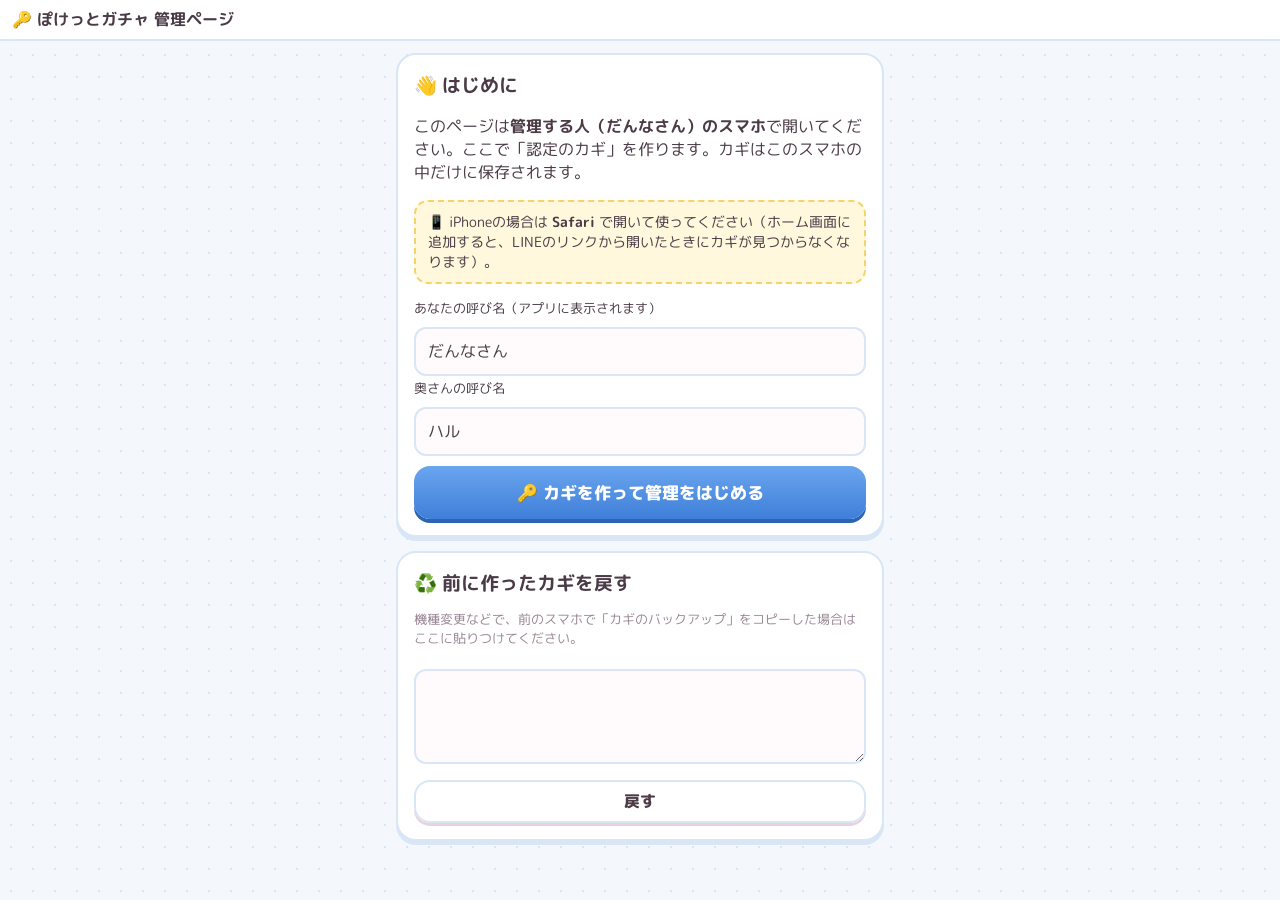
==== admin.html @ a30d959a "Redesign around approved resisting and real-world prize tickets - Single currency: gacha tickets (da" ====
<!doctype html>
<html lang="ja">
<head>
  <meta charset="utf-8">
  <meta name="viewport" content="width=device-width, initial-scale=1, maximum-scale=1, viewport-fit=cover">
  <meta name="theme-color" content="#3f7fd9">
  <meta name="robots" content="noindex">
  <link rel="icon" href="icons/icon.svg" type="image/svg+xml">
  <link rel="preconnect" href="https://fonts.googleapis.com">
  <link rel="preconnect" href="https://fonts.gstatic.com" crossorigin>
  <link href="https://fonts.googleapis.com/css2?family=M+PLUS+Rounded+1c:wght@500;800&display=swap" rel="stylesheet">
  <link rel="stylesheet" href="css/style.css">
  <style>
    :root { --pink: #3f7fd9; --pink-d: #2c64b3; --line: #d9e6f6; --bg: #f4f8fd; }
    body { background-image: radial-gradient(#d6e5f7 1.5px, transparent 1.5px); }
    .topbar h1 { font-size: 1rem; margin: 0; flex: 1; }
    .btn.primary { background: linear-gradient(180deg, #6aa5ee, #3f7fd9); box-shadow: 0 4px 0 #2c64b3; }
    .btn.danger-fill { background: #fff; color: #e0405f; }
    main { padding-bottom: 40px; }
    .req-card { text-align: center; }
    .req-amt { font-size: 2.4rem; font-weight: 800; color: var(--pink-d); }
    .stepper { display: flex; align-items: center; justify-content: center; gap: 14px; margin: 10px 0; }
    .stepper button { width: 44px; height: 44px; border-radius: 50%; font-size: 1.4rem; }
    .stepper b { font-size: 1.8rem; min-width: 70px; }
    .stats { display: grid; grid-template-columns: 1fr 1fr; gap: 8px; }
    .stats div { background: #f4f8fd; border-radius: 14px; padding: 10px; display: flex; flex-direction: column; }
    .stats small { color: var(--muted); }
    .stats b { font-size: 1.2rem; }
    .log { list-style: none; padding: 0; margin: 0; font-size: .88rem; }
    .log li { display: flex; justify-content: space-between; gap: 8px; padding: 8px 0; border-bottom: 1px dashed var(--line); }
    .warn { background: #fff8dc; border: 2px dashed #f5d36b; border-radius: 14px; padding: 10px 12px; font-size: .85rem; margin-bottom: 12px; }
  </style>
  <title>ぽけっとガチャ 管理</title>
</head>
<body>
  <header class="topbar">
    <h1>🔑 ぽけっとガチャ 管理ページ</h1>
  </header>
  <main id="main"></main>
  <div id="toasts"></div>
  <div id="modal" class="overlay hidden"><div class="sheet" id="modalBody"></div></div>
  <script src="js/data.js"></script>
  <script src="js/link.js"></script>
  <script src="js/admin.js"></script>
</body>
</html>
---- css/style.css ----
:root {
  --bg: #fff5fa;
  --ink: #4a3b47;
  --muted: #9a8796;
  --card: #ffffff;
  --line: #f6dbe7;
  --pink: #ff6fa5;
  --pink-d: #f0508c;
  --gold: #f5b301;
  --machine: #ff8fb8;
  --r-N: #8fa3b8;
  --r-R: #4aa3f0;
  --r-SR: #f5b301;
  --r-SE: #c86bfa;
  --safe-b: env(safe-area-inset-bottom, 0px);
  --safe-t: env(safe-area-inset-top, 0px);
  color-scheme: light;
}

* { box-sizing: border-box; -webkit-tap-highlight-color: transparent; }
html, body { margin: 0; }
/* 連打してもダブルタップ拡大が起きないように */
*, *::before, *::after { touch-action: manipulation; }
body {
  font-family: 'M PLUS Rounded 1c', 'Hiragino Maru Gothic ProN', 'Hiragino Sans', 'Noto Sans JP', sans-serif;
  color: var(--ink);
  background: var(--bg);
  background-image: radial-gradient(#ffd9e8 1.5px, transparent 1.5px);
  background-size: 22px 22px;
  min-height: 100dvh;
  overscroll-behavior-y: none;
  -webkit-user-select: none;
  user-select: none;
}
input, textarea { -webkit-user-select: text; user-select: text; }
button { font: inherit; color: inherit; cursor: pointer; }
h2, h3, h4 { margin: 0 0 8px; }
small { font-size: .78em; }
.hidden { display: none !important; }
.muted { color: var(--muted); }
.small { font-size: .82rem; }
.center { text-align: center; }

/* ---------- ヘッダー ---------- */
.topbar {
  position: sticky; top: 0; z-index: 20;
  display: flex; align-items: center; gap: 6px;
  padding: calc(8px + var(--safe-t)) 12px 8px;
  background: rgba(255, 255, 255, .92);
  backdrop-filter: blur(8px);
  border-bottom: 2px solid var(--line);
}
.lv {
  border: 0; background: none; padding: 0; text-align: left;
  display: flex; flex-direction: column; gap: 3px; min-width: 0; flex: 1;
}
.lv-row { display: flex; align-items: baseline; gap: 4px; white-space: nowrap; overflow: hidden; }
.lv-row b { color: var(--pink-d); font-size: .95rem; }
.lv-title { font-size: .68rem; color: var(--muted); overflow: hidden; text-overflow: ellipsis; }
.xpbar { display: block; height: 5px; border-radius: 3px; background: #f3e3ea; overflow: hidden; max-width: 110px; }
.xpbar i { display: block; height: 100%; background: linear-gradient(90deg, #ffb3cf, var(--pink)); transition: width .5s; }
.wallet { display: flex; gap: 4px; }
.pill {
  display: inline-flex; align-items: center; gap: 2px;
  background: #fff; border: 2px solid var(--line); border-radius: 999px;
  padding: 2px 8px 2px 5px; font-size: .82rem; white-space: nowrap;
}
.pill b { font-weight: 800; }
.icon-btn { border: 0; background: none; font-size: 1.3rem; padding: 4px; }

main { max-width: 520px; margin: 0 auto; padding: 12px 16px calc(90px + var(--safe-b)); }
.tab { display: none; }
.tab.active { display: block; animation: fadein .25s; }
@keyframes fadein { from { opacity: 0; transform: translateY(6px); } }

/* ---------- タブバー ---------- */
.tabbar {
  position: fixed; bottom: 0; left: 0; right: 0; z-index: 20;
  display: grid; grid-template-columns: repeat(4, 1fr);
  background: #fff; border-top: 2px solid var(--line);
  padding: 4px 4px calc(4px + var(--safe-b));
}
.tabbar button {
  position: relative; border: 0; background: none;
  display: flex; flex-direction: column; align-items: center;
  font-size: .7rem; color: var(--muted); padding: 4px 0; border-radius: 12px;
}
.tabbar button span { font-size: 1.4rem; line-height: 1.2; transition: transform .2s; }
.tabbar button.active { color: var(--pink-d); font-weight: 800; background: #fff0f6; }
.tabbar button.active span { transform: scale(1.15) translateY(-1px); }
.dot { position: absolute; top: 4px; right: calc(50% - 18px); width: 10px; height: 10px; border-radius: 50%; background: #ff3b6b; border: 2px solid #fff; }

/* ---------- ボタン ---------- */
.btn {
  border: 0; border-radius: 16px; padding: 10px 16px;
  background: #fff; box-shadow: 0 3px 0 #ead2dd, 0 0 0 2px var(--line) inset;
  font-weight: 800; transition: transform .08s;
}
.btn:active:not(:disabled) { transform: translateY(2px); box-shadow: 0 1px 0 #ead2dd, 0 0 0 2px var(--line) inset; }
.btn:disabled { opacity: .45; cursor: default; }
.btn.primary { background: linear-gradient(180deg, #ff8dba, var(--pink)); color: #fff; box-shadow: 0 4px 0 #d9427c; }
.btn.primary:active:not(:disabled) { box-shadow: 0 1px 0 #d9427c; }
.btn.ticket { background: linear-gradient(180deg, #ffe58a, #ffcc33); color: #6b4a00; box-shadow: 0 4px 0 #d9a400; }
.btn.danger { color: #e0405f; }
.btn.big { padding: 14px 10px; font-size: 1.05rem; }
.btn.wide { width: 100%; margin-top: 10px; }
.btn.mini { padding: 6px 10px; font-size: .8rem; border-radius: 12px; white-space: nowrap; }
.btn.nudge { animation: nudge .5s; }
@keyframes nudge { 25% { transform: translateY(-6px); } 50% { transform: translateY(0); } 75% { transform: translateY(-3px); } }
.link { border: 0; background: none; color: var(--pink-d); font-weight: 800; font-size: .85rem; }

/* ---------- カード ---------- */
.card {
  background: var(--card); border-radius: 20px; padding: 16px;
  margin-bottom: 14px; box-shadow: 0 4px 0 var(--line);
  border: 2px solid var(--line);
}
.card h3 small { font-weight: 500; }
.hero-row { display: flex; align-items: center; justify-content: space-between; gap: 12px; }
.hero-num { font-size: 2.4rem; font-weight: 800; color: var(--pink-d); line-height: 1.2; }
.hero-num small { font-size: 1rem; color: var(--muted); }
.bar { height: 10px; border-radius: 6px; background: #f6e7ee; overflow: hidden; margin: 6px 0; }
.bar.big { height: 18px; border-radius: 10px; }
.bar i { display: block; height: 100%; border-radius: inherit; background: linear-gradient(90deg, #ffc2da, var(--pink)); transition: width .6s; }
.ring {
  --p: 0; width: 76px; height: 76px; border-radius: 50%; flex-shrink: 0;
  background: conic-gradient(var(--pink) calc(var(--p) * 1%), #f6e7ee 0);
  display: grid; place-items: center;
}
.ring span { width: 58px; height: 58px; border-radius: 50%; background: #fff; display: grid; place-items: center; font-weight: 800; }

input, textarea {
  width: 100%; font: inherit; padding: 11px 12px; margin-top: 8px;
  border-radius: 12px; border: 2px solid var(--line); background: #fffafc; color: var(--ink);
  font-size: 16px;
}
input:focus, textarea:focus { outline: none; border-color: var(--pink); }

/* ---------- ガチャ画面 ---------- */
.tip {
  position: relative; background: #fff8d6; border: 2px dashed #f5d36b; border-radius: 14px;
  padding: 10px 34px 10px 12px; font-size: .82rem; margin-bottom: 10px;
}
.tip-x { position: absolute; top: 4px; right: 6px; border: 0; background: none; font-size: 1.2rem; color: var(--muted); }

.picker {
  display: flex; gap: 8px; overflow-x: auto; padding: 4px 2px 10px;
  scroll-snap-type: x mandatory; scrollbar-width: none;
  margin: 0 -16px; padding-left: 16px; padding-right: 16px;
}
.picker::-webkit-scrollbar { display: none; }
.pick {
  position: relative; flex: 0 0 auto; width: 84px; scroll-snap-align: start;
  display: flex; flex-direction: column; align-items: center; gap: 2px;
  border: 3px solid transparent; border-radius: 16px; padding: 5px 3px;
  background: #fff; box-shadow: 0 3px 0 var(--line);
}
.pick.active { border-color: var(--c); background: color-mix(in srgb, var(--c) 14%, #fff); }
.pick.locked { opacity: .55; }
.pick-icon { font-size: 1.4rem; }
.pick-name { font-size: .6rem; line-height: 1.2; text-align: center; height: 2.4em; overflow: hidden; }
.pick-prog { font-size: .7rem; font-weight: 800; color: var(--muted); }
.pick-sale {
  position: absolute; top: -6px; right: -4px; background: #ff3b6b; color: #fff;
  font-size: .58rem; font-weight: 800; padding: 1px 6px; border-radius: 8px; transform: rotate(8deg);
}

.stage { position: relative; text-align: center; padding-top: 4px; }
.machine-name { font-size: 1.05rem; margin: 4px 0 0; }
.featured {
  display: inline-block; font-size: .75rem; font-weight: 800; color: #fff;
  background: linear-gradient(90deg, #ff6b8b, #ffa94d); padding: 3px 12px; border-radius: 999px;
  animation: bob 2s infinite;
}
@keyframes bob { 50% { transform: translateY(-3px); } }
.machine-wrap { width: min(60vw, 250px, 34dvh); margin: 0 auto; touch-action: none; }
.machine-wrap svg { width: 100%; height: auto; display: block; overflow: visible; filter: drop-shadow(0 8px 0 rgba(0,0,0,.06)); }
#handleHit { cursor: grab; }
.turn-arrow { opacity: 0; transition: opacity .3s; pointer-events: none; }
.machine-wrap[data-phase="ready"] .turn-arrow { opacity: 1; animation: arrowpulse 1.1s infinite; transform-box: fill-box; transform-origin: center; }
@keyframes arrowpulse { 50% { opacity: .35; } }
#globeCaps { transform-box: view-box; transform-origin: 120px 110px; }
#globeCaps.shake { animation: jiggle .3s; }
@keyframes jiggle {
  20% { transform: translate(-2px, 3px) rotate(-2deg); }
  50% { transform: translate(3px, -2px) rotate(2deg); }
  80% { transform: translate(-1px, 1px) rotate(-1deg); }
}
.drop-cap { cursor: pointer; transform-box: fill-box; transform-origin: center; }
.drop-cap.fall { animation: fall .7s cubic-bezier(.3, 0, .4, 1), capready 1.2s .7s infinite; }
@keyframes fall {
  0% { transform: translateY(-34px); opacity: 0; }
  40% { opacity: 1; }
  65% { transform: translateY(0); }
  80% { transform: translateY(-8px); }
  100% { transform: translateY(0); }
}
@keyframes capready { 50% { transform: scale(1.12); } }
.hint { min-height: 1.5em; margin: 6px 0 4px; font-weight: 800; color: var(--pink-d); font-size: .86rem; }
.hint.flash { animation: flash .6s; }
@keyframes flash { 30% { transform: scale(1.08); } }

.machine-info { display: flex; flex-wrap: wrap; gap: 6px; justify-content: center; margin-bottom: 10px; }
.info-chip { background: #fff; border: 2px solid var(--line); border-radius: 999px; padding: 3px 10px; font-size: .78rem; }
.info-chip.hot { background: #fff0c2; border-color: #ffd34d; font-weight: 800; animation: bob 1.4s infinite; }

.pull-buttons { display: grid; grid-template-columns: 1.6fr 1fr; gap: 10px; margin-bottom: 14px; }

.lineup { background: #fff; border-radius: 16px; border: 2px solid var(--line); padding: 10px 14px; }
.lineup summary { font-weight: 800; font-size: .9rem; cursor: pointer; }
.lineup-grid { display: grid; gap: 4px; margin-top: 8px; }
.lu { display: grid; grid-template-columns: 34px 1fr auto 46px; align-items: center; gap: 6px; font-size: .85rem; }
.lu.unowned .lu-emo .emo { filter: grayscale(1) opacity(.35); }
.lu-emo { font-size: 1.4rem; text-align: center; }
.lu-p { text-align: right; color: var(--muted); font-size: .78rem; }

.badge {
  display: inline-block; font-size: .66rem; font-weight: 800; color: #fff;
  padding: 2px 8px; border-radius: 999px; background: var(--r-N);
}
.badge.r-R { background: var(--r-R); }
.badge.r-SR { background: linear-gradient(90deg, #ffcf33, #f5a300); }
.badge.r-SE { background: linear-gradient(90deg, #ff6b6b, #ffb84d, #06d6a0, #4cc9f0, #b388ff); }

.emo { display: inline-block; line-height: 1; }
.fx-gold { filter: sepia(1) saturate(5) hue-rotate(-8deg) brightness(1.05) drop-shadow(0 0 6px rgba(255, 200, 0, .8)); }
.fx-rainbow { animation: rainbow 3s linear infinite; }
@keyframes rainbow {
  from { filter: hue-rotate(0) drop-shadow(0 0 6px #b388ff); }
  to { filter: hue-rotate(360deg) drop-shadow(0 0 6px #b388ff); }
}

/* ---------- カプセル開封 ---------- */
.overlay {
  position: fixed; inset: 0; z-index: 50;
  background: rgba(74, 59, 71, .45);
  display: flex; align-items: flex-end; justify-content: center;
}
.overlay.dark { background: radial-gradient(circle at 50% 40%, #5b3d6e, #241829); align-items: center; z-index: 60; }
.open-stage { position: relative; width: 100%; height: 100%; display: flex; flex-direction: column; align-items: center; justify-content: center; padding: 20px 16px; overflow: hidden; }
.rays { position: absolute; top: 40%; left: 50%; width: 900px; height: 900px; margin: -450px 0 0 -450px; opacity: 0; pointer-events: none; }
.rays.on {
  opacity: .5; transition: opacity .5s;
  background: repeating-conic-gradient(from 0deg, rgba(255,255,255,.35) 0 10deg, transparent 10deg 20deg);
  animation: spin 14s linear infinite;
  -webkit-mask-image: radial-gradient(circle, #000 20%, transparent 60%);
  mask-image: radial-gradient(circle, #000 20%, transparent 60%);
}
.rays.on.r-SR { background: repeating-conic-gradient(from 0deg, rgba(255, 210, 60, .6) 0 10deg, transparent 10deg 20deg); opacity: .8; }
.rays.on.r-SE { background: repeating-conic-gradient(from 0deg, #ff6b6b99 0 8deg, #ffd16699 8deg 16deg, #06d6a099 16deg 24deg, #4cc9f099 24deg 32deg, #b388ff99 32deg 40deg, transparent 40deg 48deg); opacity: .9; }
@keyframes spin { to { transform: rotate(360deg); } }

.big-cap {
  --cap: #ff6b8b;
  position: relative; width: 190px; height: 190px; cursor: pointer;
  transform: scale(.2) translateY(200px); opacity: 0;
  transition: transform .5s cubic-bezier(.3, 1.6, .5, 1), opacity .3s;
}
.big-cap.enter { transform: none; opacity: 1; }
.cap-top, .cap-bottom { position: absolute; left: 0; width: 100%; height: 50%; overflow: hidden; transition: transform .5s cubic-bezier(.4, 0, .2, 1), opacity .5s; }
.cap-top { top: 0; border-radius: 95px 95px 0 0; background: var(--cap); box-shadow: inset -14px 10px 0 rgba(255,255,255,.25), inset 10px -6px 0 rgba(0,0,0,.08); }
.cap-top::after { content: ''; position: absolute; top: 18px; left: 34px; width: 46px; height: 22px; border-radius: 50%; background: rgba(255,255,255,.6); transform: rotate(-25deg); }
.cap-bottom { bottom: 0; border-radius: 0 0 95px 95px; background: rgba(255,255,255,.55); box-shadow: inset 0 -12px 0 rgba(255,255,255,.35); display: flex; justify-content: center; }
.peek { font-size: 72px; margin-top: -36px; filter: blur(9px) opacity(.55); }
.cap-band { position: absolute; top: calc(50% - 4px); left: -2px; right: -2px; height: 8px; border-radius: 4px; background: rgba(0,0,0,.12); transition: opacity .2s; }
.big-cap.wiggle2 { animation: wig .4s; }
.big-cap.wiggle3 { animation: wig .5s 2; }
@keyframes wig {
  20% { transform: rotate(-12deg) scale(1.03); }
  40% { transform: rotate(10deg) scale(1.06); }
  60% { transform: rotate(-8deg); }
  80% { transform: rotate(5deg); }
}
.big-cap.glow-gold { filter: drop-shadow(0 0 22px #ffd34d) drop-shadow(0 0 40px #ffb300); }
.big-cap.glow-rainbow { animation: rainbowglow 1s linear infinite; }
@keyframes rainbowglow {
  0% { filter: drop-shadow(0 0 26px #ff6b6b); }
  33% { filter: drop-shadow(0 0 26px #06d6a0); }
  66% { filter: drop-shadow(0 0 26px #4cc9f0); }
  100% { filter: drop-shadow(0 0 26px #b388ff); }
}
.big-cap.opened .cap-top { transform: translate(-60px, -160px) rotate(-40deg); opacity: 0; }
.big-cap.opened .cap-bottom { transform: translate(60px, 160px) rotate(30deg); opacity: 0; }
.big-cap.opened .cap-band { opacity: 0; }
.big-cap.opened { pointer-events: none; }
.open-hint { color: #fff; font-weight: 800; margin-top: 28px; animation: bob 1.2s infinite; text-shadow: 0 2px 0 rgba(0,0,0,.25); }

.result { position: absolute; inset: 0; display: flex; flex-direction: column; align-items: center; justify-content: center; padding: 20px 16px; }
.res-card {
  position: relative; width: min(100%, 330px); background: #fff; border-radius: 26px; padding: 22px 18px 16px;
  text-align: center; animation: popin .5s cubic-bezier(.3, 1.6, .5, 1);
  border: 4px solid var(--r-N);
}
.res-card.r-R { border-color: var(--r-R); }
.res-card.r-SR { border-color: var(--r-SR); box-shadow: 0 0 40px #ffd34d; }
.res-card.r-SE { border-color: transparent; background: linear-gradient(#fff, #fff) padding-box, linear-gradient(90deg, #ff6b6b, #ffd166, #06d6a0, #4cc9f0, #b388ff) border-box; box-shadow: 0 0 50px #b388ff; }
@keyframes popin { from { transform: scale(.3); opacity: 0; } }
.res-emo { font-size: 92px; margin: 10px 0 4px; animation: floaty 2.4s ease-in-out infinite; }
.res-emo.sil .emo { filter: brightness(0) opacity(.18); }
@keyframes floaty { 50% { transform: translateY(-6px) rotate(3deg); } }
.res-card h3 { font-size: 1.35rem; margin: 6px 0 4px; }
.desc { margin: 4px 0 8px; font-size: .9rem; }
.new-badge {
  position: absolute; top: -14px; right: -6px; transform: rotate(10deg);
  background: linear-gradient(90deg, #ff3b6b, #ff8a3d); color: #fff; font-weight: 800;
  padding: 4px 14px; border-radius: 999px; font-size: 1rem; box-shadow: 0 3px 0 #c22a50;
  animation: newpop .6s .3s both cubic-bezier(.3, 2, .5, 1);
}
@keyframes newpop { from { transform: rotate(10deg) scale(0); } }
.dup { font-size: .82rem; color: var(--muted); }
.pity-msg { font-size: .8rem; font-weight: 800; color: #e08a00; margin: 0; }
.res-buttons { display: flex; gap: 10px; margin-top: 18px; width: min(100%, 330px); }
.res-buttons .btn { flex: 1; padding: 13px; }

/* ---------- モーダル ---------- */
.sheet {
  width: 100%; max-width: 520px; max-height: 88dvh; overflow-y: auto;
  background: #fff; border-radius: 26px 26px 0 0;
  padding: 22px 18px calc(20px + var(--safe-b));
  animation: up .3s cubic-bezier(.3, 1.3, .5, 1);
}
@keyframes up { from { transform: translateY(100%); } }
.sheet h4 { margin: 16px 0 4px; }
.big-text { font-size: 1.3rem; font-weight: 800; color: var(--pink-d); margin: 4px 0 10px; }
.reward-line { font-weight: 800; font-size: 1.1rem; }
.lvup { font-size: 3rem; font-weight: 800; color: var(--pink-d); margin: 0; animation: popin .5s; }
.unlock-card { margin-top: 10px; padding: 12px; border-radius: 16px; text-align: center; background: color-mix(in srgb, var(--c) 18%, #fff); border: 2px solid var(--c); }
.stamps { display: grid; grid-template-columns: repeat(7, 1fr); gap: 4px; }
.stamp { display: flex; flex-direction: column; align-items: center; gap: 2px; padding: 6px 0; border-radius: 12px; background: #fff7fb; border: 2px solid var(--line); font-size: .62rem; }
.stamp span { font-size: 1.3rem; }
.stamp.done { background: #ffe9f2; }
.stamp.today { border-color: var(--pink); background: #ffe0ed; animation: bob 1.2s infinite; }
.stamps.small .stamp span { font-size: 1.1rem; }
.detail { text-align: center; }
.detail .res-emo { animation: none; }
.praise-emo { font-size: 3.4rem; animation: floaty 2s infinite; }
.praise h3 { line-height: 1.5; }
.switch { display: flex; align-items: center; gap: 10px; padding: 10px 0; font-weight: 800; }
.switch input { width: 22px; height: 22px; margin: 0; accent-color: var(--pink); }
.row2 { display: grid; grid-template-columns: 1fr 1fr; gap: 8px; }
.howto { padding-left: 0; list-style: none; font-size: .85rem; line-height: 1.6; margin: 0; }
.howto li { padding: 4px 0; border-bottom: 1px dashed var(--line); }

/* ---------- ずかん ---------- */
.zk-sec { background: #fff; border-radius: 20px; padding: 14px; margin-bottom: 14px; border: 2px solid var(--line); box-shadow: 0 4px 0 var(--line); }
.zk-sec h3 { font-size: 1rem; display: flex; justify-content: space-between; align-items: center; }
.zk-sec .bar i { background: var(--c); }
.zk-sec.locked { text-align: center; opacity: .7; }
.zk-grid { display: grid; grid-template-columns: repeat(5, 1fr); gap: 8px; margin-top: 10px; }
.zk-item {
  position: relative; aspect-ratio: 1; border-radius: 16px; font-size: 1.9rem;
  display: grid; place-items: center; background: #fff8fb;
  border: 3px solid var(--r-N);
}
.zk-item.r-R { border-color: var(--r-R); }
.zk-item.r-SR { border-color: var(--r-SR); background: #fffbea; }
.zk-item.r-SE { border-color: var(--r-SE); background: #fbf2ff; }
.zk-item.unowned { border-color: #eee; background: #f7f3f5; }
.zk-item.unowned .emo { filter: brightness(0) opacity(.15); }
.zk-item .cnt { position: absolute; bottom: -4px; right: -4px; font-size: .62rem; font-weight: 800; background: var(--pink); color: #fff; border-radius: 999px; padding: 1px 5px; }

/* ---------- がまん貯金 ---------- */
.pig { background: linear-gradient(135deg, #fff, #ffeef6); text-align: center; }
.amount-grid { display: grid; grid-template-columns: repeat(3, 1fr); gap: 8px; margin-top: 8px; }
.btn.amount { padding: 14px 4px; font-size: 1.05rem; }
.goal-head { display: flex; justify-content: space-between; font-weight: 800; color: var(--muted); font-size: .85rem; }
.goal h3 { margin-top: 6px; }
.goal-nums { margin: 4px 0 0; }
.chart { display: flex; align-items: flex-end; gap: 8px; height: 140px; padding-top: 18px; }
.chart .col { flex: 1; height: 100%; display: flex; flex-direction: column; justify-content: flex-end; align-items: center; gap: 3px; }
.chart .col i { display: block; width: 70%; min-height: 3px; border-radius: 8px 8px 3px 3px; background: linear-gradient(180deg, #ffb3cf, var(--pink)); transition: height .6s; }
.chart .val { font-size: .6rem; color: var(--muted); }
.chart small { color: var(--muted); }
.history, .done-list { list-style: none; padding: 0; margin: 0; }
.history li { display: grid; grid-template-columns: auto 1fr auto auto; gap: 8px; align-items: center; padding: 8px 0; border-bottom: 1px dashed var(--line); font-size: .85rem; }
.h-date { color: var(--muted); font-size: .75rem; }
.h-note { overflow: hidden; text-overflow: ellipsis; white-space: nowrap; }
.h-del { border: 0; background: #f6eef2; color: var(--muted); width: 26px; height: 26px; border-radius: 50%; }
.done-list li { padding: 6px 0; }

/* ---------- ミッション ---------- */
.level-card h3 { font-size: 1.2rem; margin: 2px 0; }
.lv-big { font-weight: 800; color: var(--pink); text-align: center; line-height: 1; }
.lv-big b { display: block; font-size: 2.6rem; }
.missions { list-style: none; padding: 0; margin: 0; }
.missions li { display: grid; grid-template-columns: 30px 1fr auto; gap: 8px; align-items: center; padding: 8px 0; border-bottom: 1px dashed var(--line); }
.missions li.claimed { opacity: .55; }
.m-icon { font-size: 1.4rem; }
.m-body span { font-size: .88rem; }
.m-body .bar { height: 7px; margin: 4px 0 0; }
.m-done { font-size: 1.3rem; }
.allclear { display: flex; justify-content: space-between; align-items: center; gap: 8px; margin-top: 10px; padding: 10px 12px; border-radius: 14px; background: #f7f3f5; font-size: .82rem; font-weight: 800; }
.allclear.ready { background: linear-gradient(90deg, #ffe3ef, #fff4d1, #e2f7ff); }
.ach-grid { display: grid; grid-template-columns: repeat(2, 1fr); gap: 8px; }
.ach { display: flex; flex-direction: column; gap: 2px; padding: 10px; border-radius: 14px; background: #f7f3f5; font-size: .8rem; opacity: .6; }
.ach.got { background: #fff6dc; opacity: 1; border: 2px solid #ffe08a; }
.ach-icon { font-size: 1.5rem; }
.ach small { color: var(--muted); }
.ach-rw { font-weight: 800; }

/* ---------- トースト・紙吹雪 ---------- */
#toasts { position: fixed; top: calc(64px + var(--safe-t)); left: 0; right: 0; z-index: 80; display: flex; flex-direction: column; align-items: center; gap: 6px; pointer-events: none; }
.toast {
  background: #fff; border: 2px solid var(--line); border-radius: 16px; padding: 10px 16px;
  box-shadow: 0 6px 20px rgba(0,0,0,.12); font-size: .88rem; text-align: center;
  animation: tin .35s cubic-bezier(.3, 1.5, .5, 1); max-width: 90vw;
}
.toast.gold { background: #fff8dc; border-color: #ffd34d; }
.toast.out { opacity: 0; transform: translateY(-10px); transition: .4s; }
@keyframes tin { from { transform: translateY(-20px) scale(.9); opacity: 0; } }
#confetti { position: fixed; inset: 0; pointer-events: none; z-index: 90; overflow: hidden; }
#confetti i {
  position: absolute; top: -12px; width: 8px; height: 12px; border-radius: 2px;
  animation: confetti linear forwards;
}
@keyframes confetti { to { transform: translate(var(--dx), 105vh) rotate(var(--r)); } }

@media (prefers-reduced-motion: reduce) {
  *, *::before, *::after { animation-duration: .01s !important; animation-iteration-count: 1 !important; }
}

/* ================= v2: ご褒美・がまん申請 ================= */
.pill { font-size: .85rem; padding: 3px 10px 3px 8px; }
.pull-btn { margin: 4px 0 14px; padding: 16px 10px; font-size: 1.1rem; }
.pull-btn small { font-weight: 500; opacity: .9; }
.pull-btn.empty { background: linear-gradient(180deg, #c9b8c2, #b3a1ac); box-shadow: 0 4px 0 #94838e; }

.prize-strip {
  background: linear-gradient(90deg, #fff4d1, #ffe3ef); border: 2px solid #ffd98a;
  border-radius: 16px; padding: 8px 12px; margin-bottom: 6px; text-align: center;
}
.prize-strip-title { font-weight: 800; font-size: .82rem; color: #b8730a; }
.prize-chips { display: flex; justify-content: center; flex-wrap: wrap; gap: 6px; margin-top: 4px; }
.pchip { background: #fff; border-radius: 999px; padding: 2px 10px; font-size: .8rem; font-weight: 800; }
.pchip.off { opacity: .4; text-decoration: line-through; }
.prize-strip .link { margin-top: 4px; }

.lu-head { font-weight: 800; font-size: .82rem; margin: 10px 0 0; color: var(--muted); }
.badge.prize { background: linear-gradient(90deg, #ff6b8b, #ffb347); }

.btn.line { background: #06c755; color: #fff; box-shadow: 0 4px 0 #04963f; text-align: center; text-decoration: none; display: block; font-size: 1.05rem; padding: 14px; }
a.btn { text-decoration: none; text-align: center; display: inline-block; }
.send-row { margin: 10px 0; }
.send-row .row2 { margin-top: 10px; }
.send-row .row2 .btn { width: 100%; }

.amount-grid .btn.sel { background: linear-gradient(180deg, #ff8dba, var(--pink)); color: #fff; box-shadow: 0 4px 0 #d9427c; }
.balance { display: grid; grid-template-columns: 1fr 1fr; gap: 8px; margin-top: 8px; }
.balance div { background: #fff; border-radius: 14px; padding: 8px; display: flex; flex-direction: column; }
.balance small { color: var(--muted); }
.balance b { font-size: 1.15rem; }
.balance .plus { color: #1f9d63; }
.balance .minus { color: #e0405f; }
.setup code { font-size: .72rem; word-break: break-all; background: #fbeff5; padding: 1px 6px; border-radius: 6px; }
.howto-steps { padding-left: 1.3em; font-size: .9rem; line-height: 1.7; }
.glist { list-style: none; padding: 0; margin: 0; }
.glist li { display: flex; justify-content: space-between; align-items: center; gap: 8px; padding: 10px 0; border-bottom: 1px dashed var(--line); }
.gbtns { display: flex; flex-direction: column; gap: 6px; }
.status { font-size: .75rem; font-weight: 800; padding: 3px 10px; border-radius: 999px; white-space: nowrap; background: #eee; }
.status.s-ok { background: #dff6e9; color: #1f9d63; }
.status.s-ng { background: #f3e9ee; color: var(--muted); }
.status.s-gift { background: #fff1c9; color: #b8730a; }
.msg { color: #b8730a; }
.msg-big { background: #fff8dc; border-radius: 14px; padding: 10px 12px; }
.fp { letter-spacing: .1em; font-size: 1.1rem; color: var(--pink-d); }
.note-box { background: #f3f8ff; border: 2px dashed #9cc8f0; border-radius: 14px; padding: 10px 12px; font-size: .85rem; margin-top: 12px; }

.rticket {
  position: relative; display: grid; grid-template-columns: 54px 1fr auto; align-items: center; gap: 10px;
  padding: 12px; margin-bottom: 10px; border-radius: 16px;
  background: linear-gradient(90deg, #fff4d1, #ffe9f2); border: 2px dashed #f5b301;
}
.rticket.used { background: #f5f1f3; border-color: #ddd; opacity: .75; }
.rt-emo { font-size: 2.3rem; text-align: center; }
.rt-body { display: flex; flex-direction: column; line-height: 1.4; }
.rt-body small { font-size: .74rem; }
.rt-stamp { color: #e0405f; border: 2px solid #e0405f; border-radius: 8px; padding: 2px 6px; font-size: .75rem; font-weight: 800; transform: rotate(-10deg); }
.plist { list-style: none; padding: 0; margin: 0; }
.plist li { display: grid; grid-template-columns: 40px 1fr auto; align-items: center; gap: 8px; padding: 8px 0; border-bottom: 1px dashed var(--line); }
.plist small { display: block; }
.pl-emo { font-size: 1.8rem; }
.pl-rate { font-weight: 800; color: var(--pink-d); }

.prize-card { border: 4px solid #ffcf33; box-shadow: 0 0 50px #ffd34d; }
.prize-flag { font-size: 1.6rem; font-weight: 800; color: #e0405f; animation: popin .5s; }
.ticket-big {
  display: flex; align-items: center; gap: 12px; text-align: left; margin: 14px 0 8px;
  padding: 14px; border-radius: 16px; background: linear-gradient(90deg, #fff4d1, #ffe9f2); border: 2px dashed #f5b301;
  animation: popin .6s .2s both cubic-bezier(.3, 1.6, .5, 1);
}
.tb-emo { font-size: 3.4rem; animation: floaty 2.4s ease-in-out infinite; }
.ticket-big b { display: block; font-size: 1.25rem; }
.ticket-big small { color: var(--muted); }
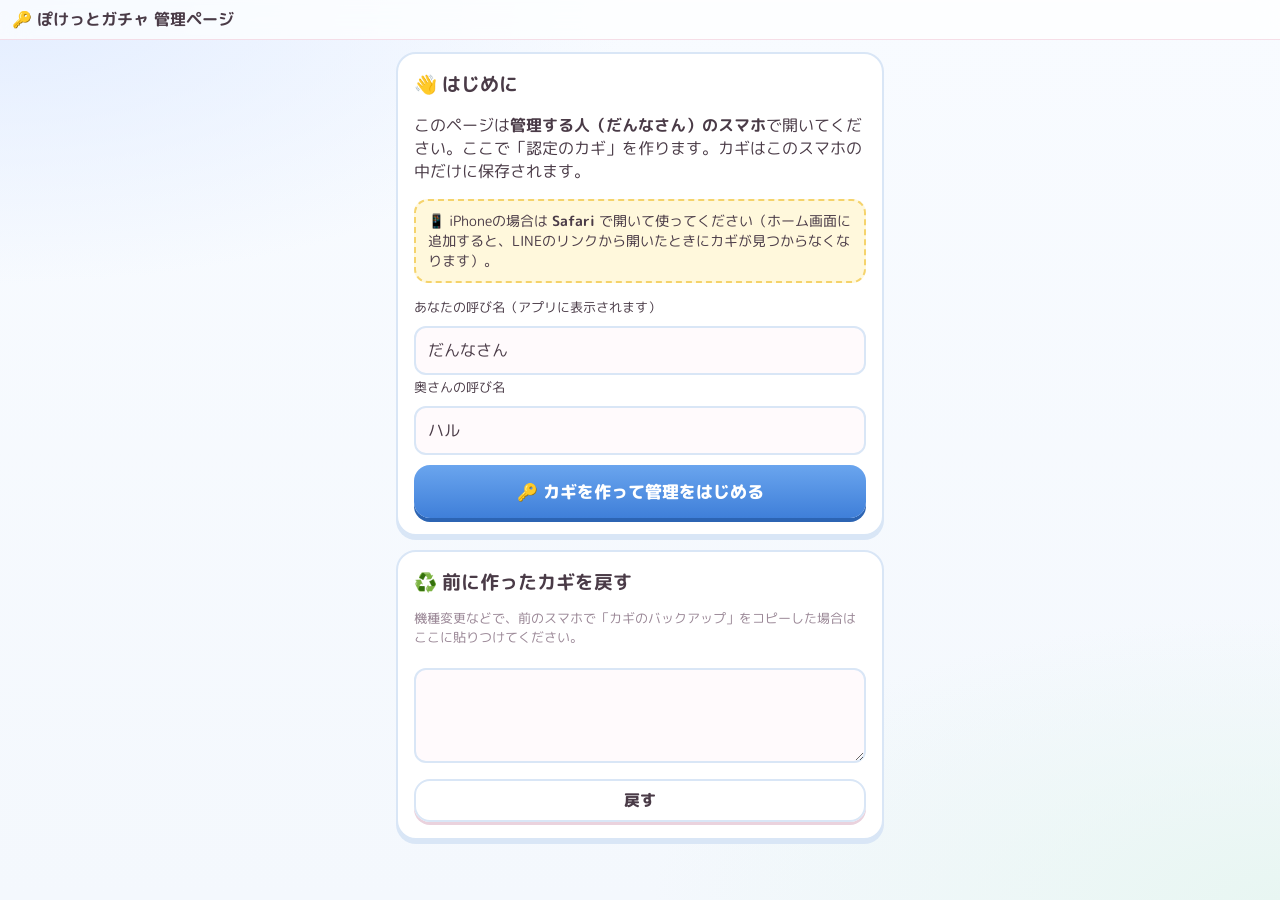
==== commit a55b8e67: "Redesign the gacha machine and background, and describe each prize - Machine: boxy capsule-toy cabin" ====
--- a/admin.html
+++ b/admin.html
@@ -12,7 +12,7 @@
   <link rel="stylesheet" href="css/style.css">
   <style>
     :root { --pink: #3f7fd9; --pink-d: #2c64b3; --line: #d9e6f6; --bg: #f4f8fd; }
-    body { background-image: radial-gradient(#d6e5f7 1.5px, transparent 1.5px); }
+    body::before { background: radial-gradient(70% 45% at 0% 0%, #e3edff 0%, rgba(227, 237, 255, 0) 70%), radial-gradient(70% 45% at 100% 100%, #e8f6f2 0%, rgba(232, 246, 242, 0) 70%), linear-gradient(180deg, #f8fbff, #f4f8fd); }
     .topbar h1 { font-size: 1rem; margin: 0; flex: 1; }
     .btn.primary { background: linear-gradient(180deg, #6aa5ee, #3f7fd9); box-shadow: 0 4px 0 #2c64b3; }
     .btn.danger-fill { background: #fff; color: #e0405f; }
@@ -40,6 +40,7 @@
   <div id="toasts"></div>
   <div id="modal" class="overlay hidden"><div class="sheet" id="modalBody"></div></div>
   <script src="js/data.js"></script>
+  <script src="js/art.js"></script>
   <script src="js/link.js"></script>
   <script src="js/admin.js"></script>
 </body>
--- a/css/style.css
+++ b/css/style.css
@@ -19,14 +19,21 @@
 
 * { box-sizing: border-box; -webkit-tap-highlight-color: transparent; }
 html, body { margin: 0; }
+/* やわらかいグラデーションの背景（スクロールしても動かない） */
+body::before {
+  content: ''; position: fixed; inset: 0; z-index: -1; pointer-events: none;
+  background:
+    radial-gradient(70% 45% at 0% 0%, #ffe3ee 0%, rgba(255, 227, 238, 0) 70%),
+    radial-gradient(60% 40% at 100% 18%, #e6eeff 0%, rgba(230, 238, 255, 0) 70%),
+    radial-gradient(80% 45% at 50% 100%, #fff0db 0%, rgba(255, 240, 219, 0) 70%),
+    linear-gradient(180deg, #fffaf7 0%, #fff6f8 100%);
+}
 /* 連打してもダブルタップ拡大が起きないように */
 *, *::before, *::after { touch-action: manipulation; }
 body {
   font-family: 'M PLUS Rounded 1c', 'Hiragino Maru Gothic ProN', 'Hiragino Sans', 'Noto Sans JP', sans-serif;
   color: var(--ink);
-  background: var(--bg);
-  background-image: radial-gradient(#ffd9e8 1.5px, transparent 1.5px);
-  background-size: 22px 22px;
+  background: #fffaf7;
   min-height: 100dvh;
   overscroll-behavior-y: none;
   -webkit-user-select: none;
@@ -46,9 +53,10 @@
   position: sticky; top: 0; z-index: 20;
   display: flex; align-items: center; gap: 6px;
   padding: calc(8px + var(--safe-t)) 12px 8px;
-  background: rgba(255, 255, 255, .92);
-  backdrop-filter: blur(8px);
-  border-bottom: 2px solid var(--line);
+  background: rgba(255, 255, 255, .72);
+  backdrop-filter: blur(14px) saturate(1.4);
+  -webkit-backdrop-filter: blur(14px) saturate(1.4);
+  border-bottom: 1px solid rgba(240, 200, 215, .6);
 }
 .lv {
   border: 0; background: none; padding: 0; text-align: left;
@@ -75,9 +83,9 @@
 
 /* ---------- タブバー ---------- */
 .tabbar {
-  position: fixed; bottom: 0; left: 0; right: 0; z-index: 20;
+  position: fixed; bottom: 0; left: 0; right: 0; z-index: 20; backdrop-filter: blur(14px); -webkit-backdrop-filter: blur(14px);
   display: grid; grid-template-columns: repeat(4, 1fr);
-  background: #fff; border-top: 2px solid var(--line);
+  background: rgba(255, 255, 255, .82); border-top: 1px solid rgba(240, 200, 215, .6);
   padding: 4px 4px calc(4px + var(--safe-b));
 }
 .tabbar button {
@@ -166,7 +174,13 @@
 }
 
 .stage { position: relative; text-align: center; padding-top: 4px; }
-.machine-name { font-size: 1.05rem; margin: 4px 0 0; }
+.stage::before {
+  content: ''; position: absolute; left: 50%; top: 40px; width: 340px; height: 340px; transform: translateX(-50%);
+  background: radial-gradient(closest-side, rgba(255, 255, 255, .95), rgba(255, 255, 255, 0));
+  pointer-events: none; z-index: -1;
+}
+.machine-wrap { position: relative; }
+.machine-name { display: none; }
 .featured {
   display: inline-block; font-size: .75rem; font-weight: 800; color: #fff;
   background: linear-gradient(90deg, #ff6b8b, #ffa94d); padding: 3px 12px; border-radius: 999px;
@@ -174,12 +188,12 @@
 }
 @keyframes bob { 50% { transform: translateY(-3px); } }
 .machine-wrap { width: min(60vw, 250px, 34dvh); margin: 0 auto; touch-action: none; }
-.machine-wrap svg { width: 100%; height: auto; display: block; overflow: visible; filter: drop-shadow(0 8px 0 rgba(0,0,0,.06)); }
+.machine-wrap > svg { width: 100%; height: auto; display: block; overflow: visible; filter: drop-shadow(0 8px 0 rgba(0,0,0,.06)); }
 #handleHit { cursor: grab; }
 .turn-arrow { opacity: 0; transition: opacity .3s; pointer-events: none; }
 .machine-wrap[data-phase="ready"] .turn-arrow { opacity: 1; animation: arrowpulse 1.1s infinite; transform-box: fill-box; transform-origin: center; }
 @keyframes arrowpulse { 50% { opacity: .35; } }
-#globeCaps { transform-box: view-box; transform-origin: 120px 110px; }
+#globeCaps { transform-box: view-box; transform-origin: 120px 160px; }
 #globeCaps.shake { animation: jiggle .3s; }
 @keyframes jiggle {
   20% { transform: translate(-2px, 3px) rotate(-2deg); }
@@ -491,3 +505,30 @@
 .tb-emo { font-size: 3.4rem; animation: floaty 2.4s ease-in-out infinite; }
 .ticket-big b { display: block; font-size: 1.25rem; }
 .ticket-big small { color: var(--muted); }
+.gaman-card h3 { text-align: center; }
+.gaman-btn { margin-top: 12px; padding: 22px 10px; font-size: 1.4rem; border-radius: 22px; }
+
+/* ================= v3: オリジナルキャラのイラスト ================= */
+.emo svg.art { width: 1.2em; height: 1.2em; display: block; overflow: visible; }
+.pick-icon .emo svg.art { width: 34px; height: 34px; margin: 0 auto; }
+.res-emo .emo svg.art { width: 150px; height: 150px; margin: 0 auto; }
+.res-emo { margin: 2px 0 0; }
+.zk-item .emo svg.art { width: 46px; height: 46px; }
+.zk-item { font-size: 1rem; }
+.zk-grid { grid-template-columns: repeat(4, 1fr); }
+.zk-no { position: absolute; top: 2px; left: 5px; font-size: .55rem; font-weight: 800; color: var(--muted); }
+.zk-desc { margin: 0 0 4px; }
+.lu-emo .emo svg.art { width: 30px; height: 30px; }
+.lu.unowned .lu-emo .emo, .zk-item.unowned .emo { filter: brightness(0) opacity(.18); }
+.peek .emo svg.art { width: 110px; height: 110px; }
+.peek { margin-top: -50px; }
+.res-no { margin: 4px 0 0; font-size: .78rem; color: var(--muted); font-weight: 800; }
+.tbadge { display: inline-block; margin-left: 3px; padding: 1px 7px; border-radius: 999px; background: var(--t); color: #fff; font-size: .66rem; }
+.res-card h3 { margin-top: 2px; }
+
+/* ガチャ選び: 横長のコンパクトなカード */
+.pick { width: auto; flex-direction: row; gap: 8px; padding: 6px 14px 6px 8px; border-radius: 999px; }
+.pick-icon .emo svg.art { width: 36px; height: 36px; }
+.pick-name { height: auto; font-size: .82rem; font-weight: 800; }
+.pick-prog { font-size: .72rem; background: rgba(0,0,0,.05); border-radius: 999px; padding: 1px 7px; }
+.picker { padding-bottom: 8px; }
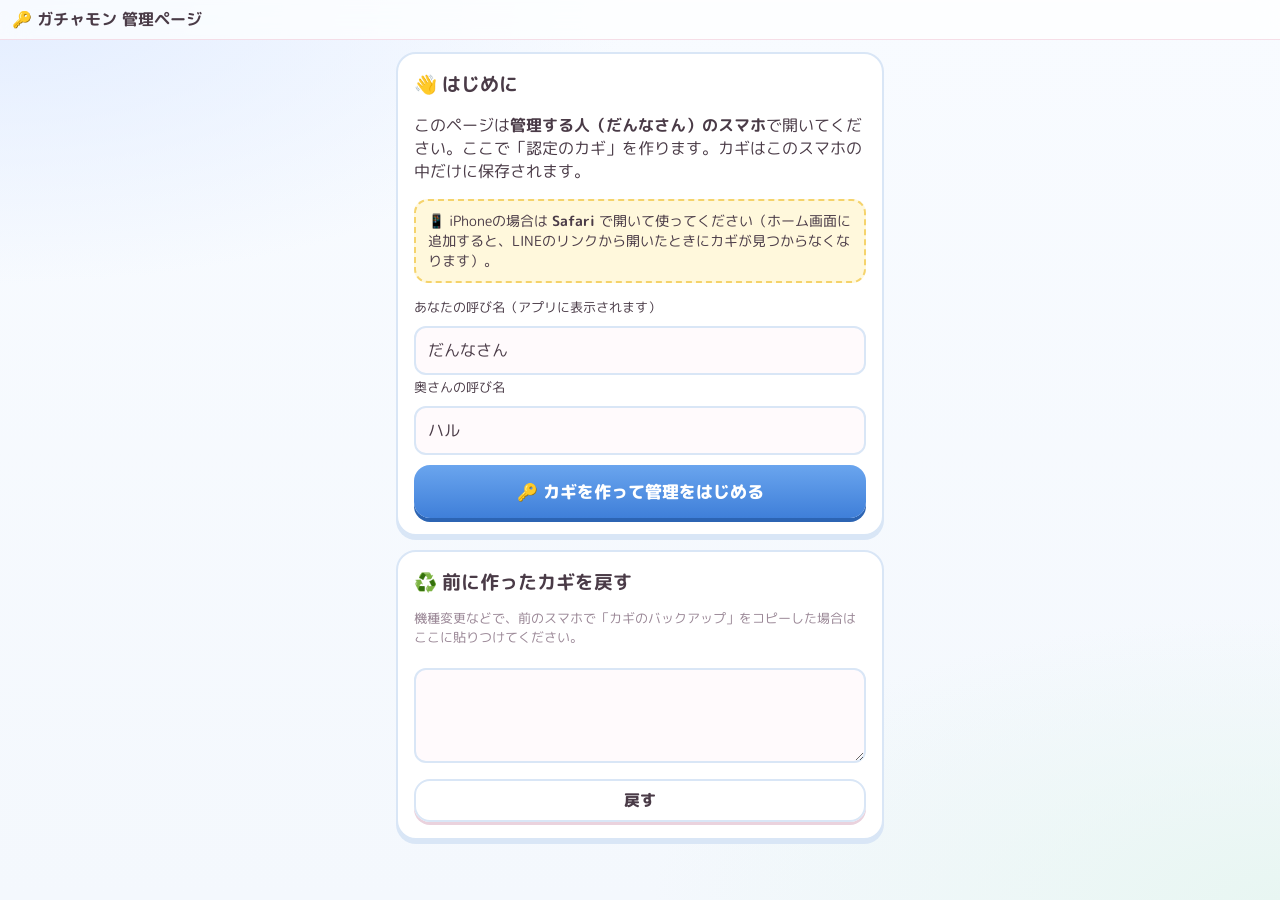
==== commit 783b23c8: "Rename the service to ガチャモン and redraw the icon with the Gachamon character The icon drops the outli" ====
--- a/admin.html
+++ b/admin.html
@@ -30,11 +30,11 @@
     .log li { display: flex; justify-content: space-between; gap: 8px; padding: 8px 0; border-bottom: 1px dashed var(--line); }
     .warn { background: #fff8dc; border: 2px dashed #f5d36b; border-radius: 14px; padding: 10px 12px; font-size: .85rem; margin-bottom: 12px; }
   </style>
-  <title>ぽけっとガチャ 管理</title>
+  <title>ガチャモン 管理</title>
 </head>
 <body>
   <header class="topbar">
-    <h1>🔑 ぽけっとガチャ 管理ページ</h1>
+    <h1>🔑 ガチャモン 管理ページ</h1>
   </header>
   <main id="main"></main>
   <div id="toasts"></div>
